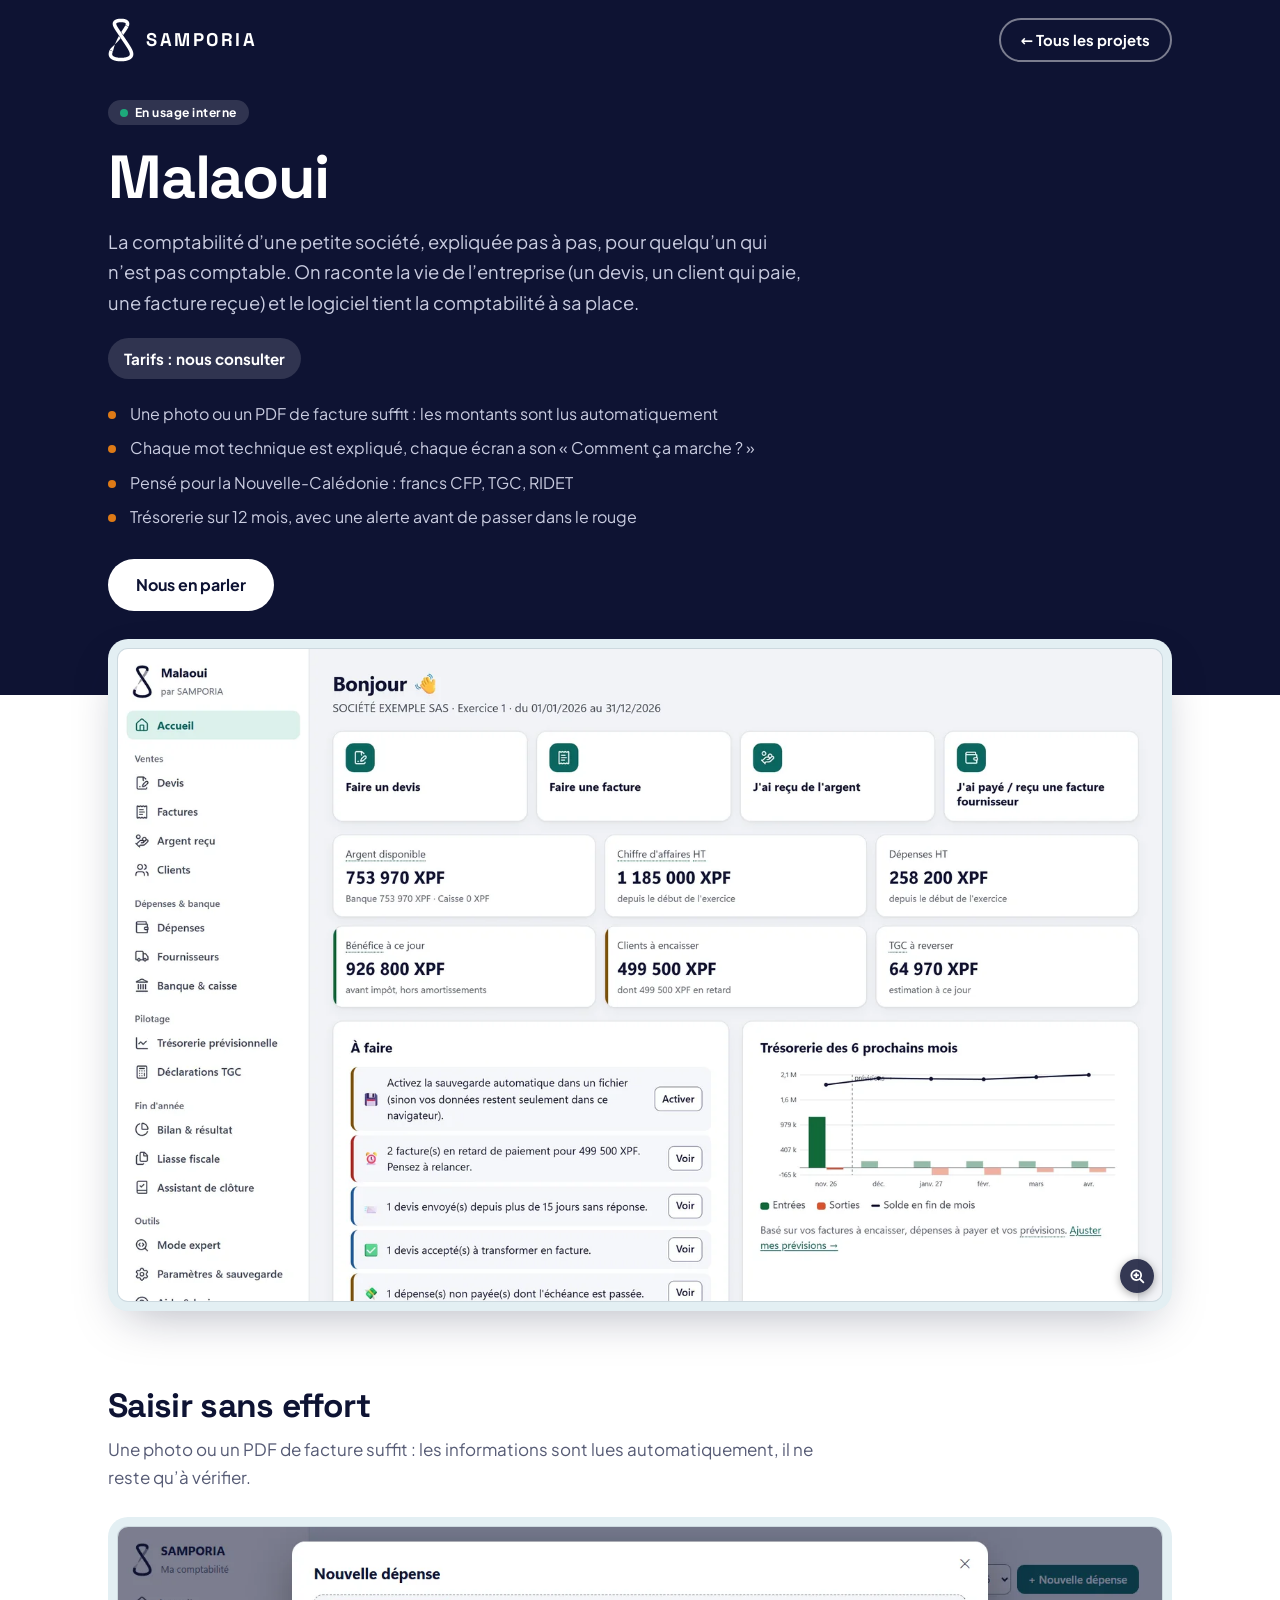
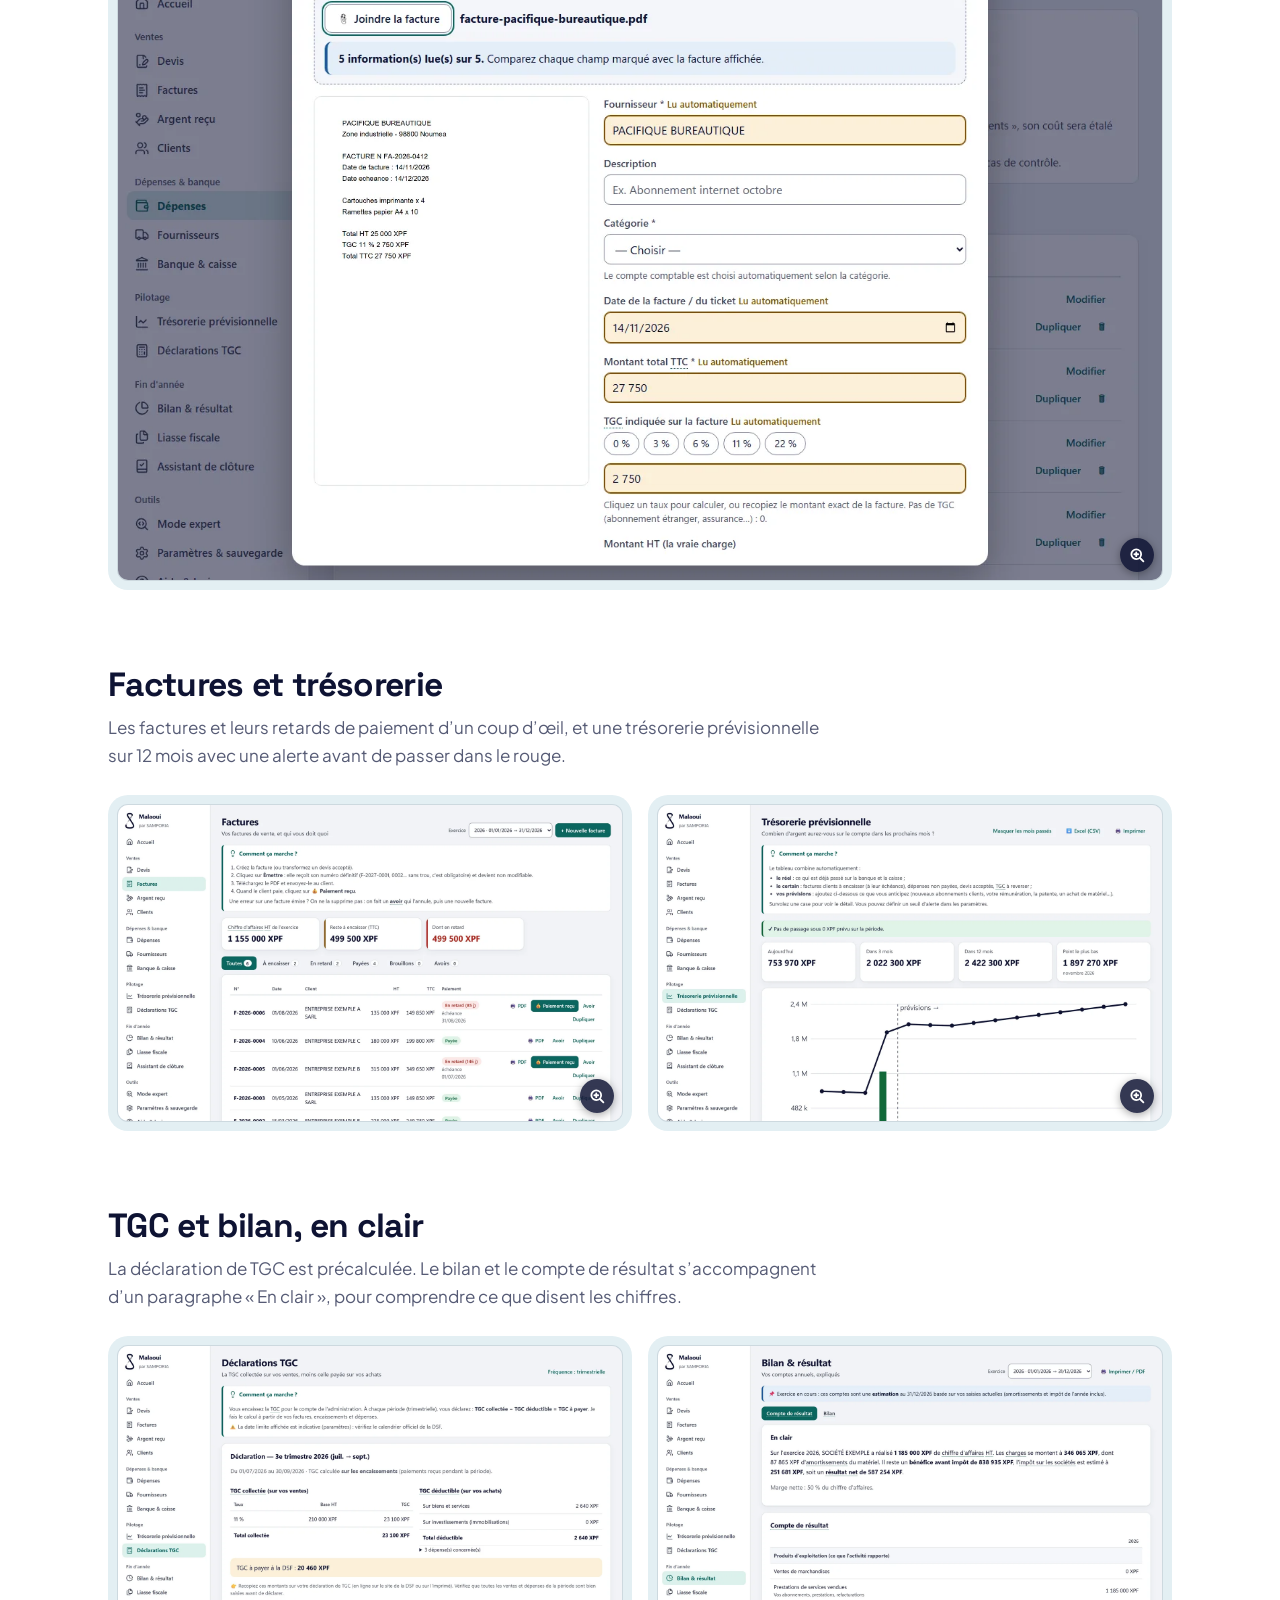
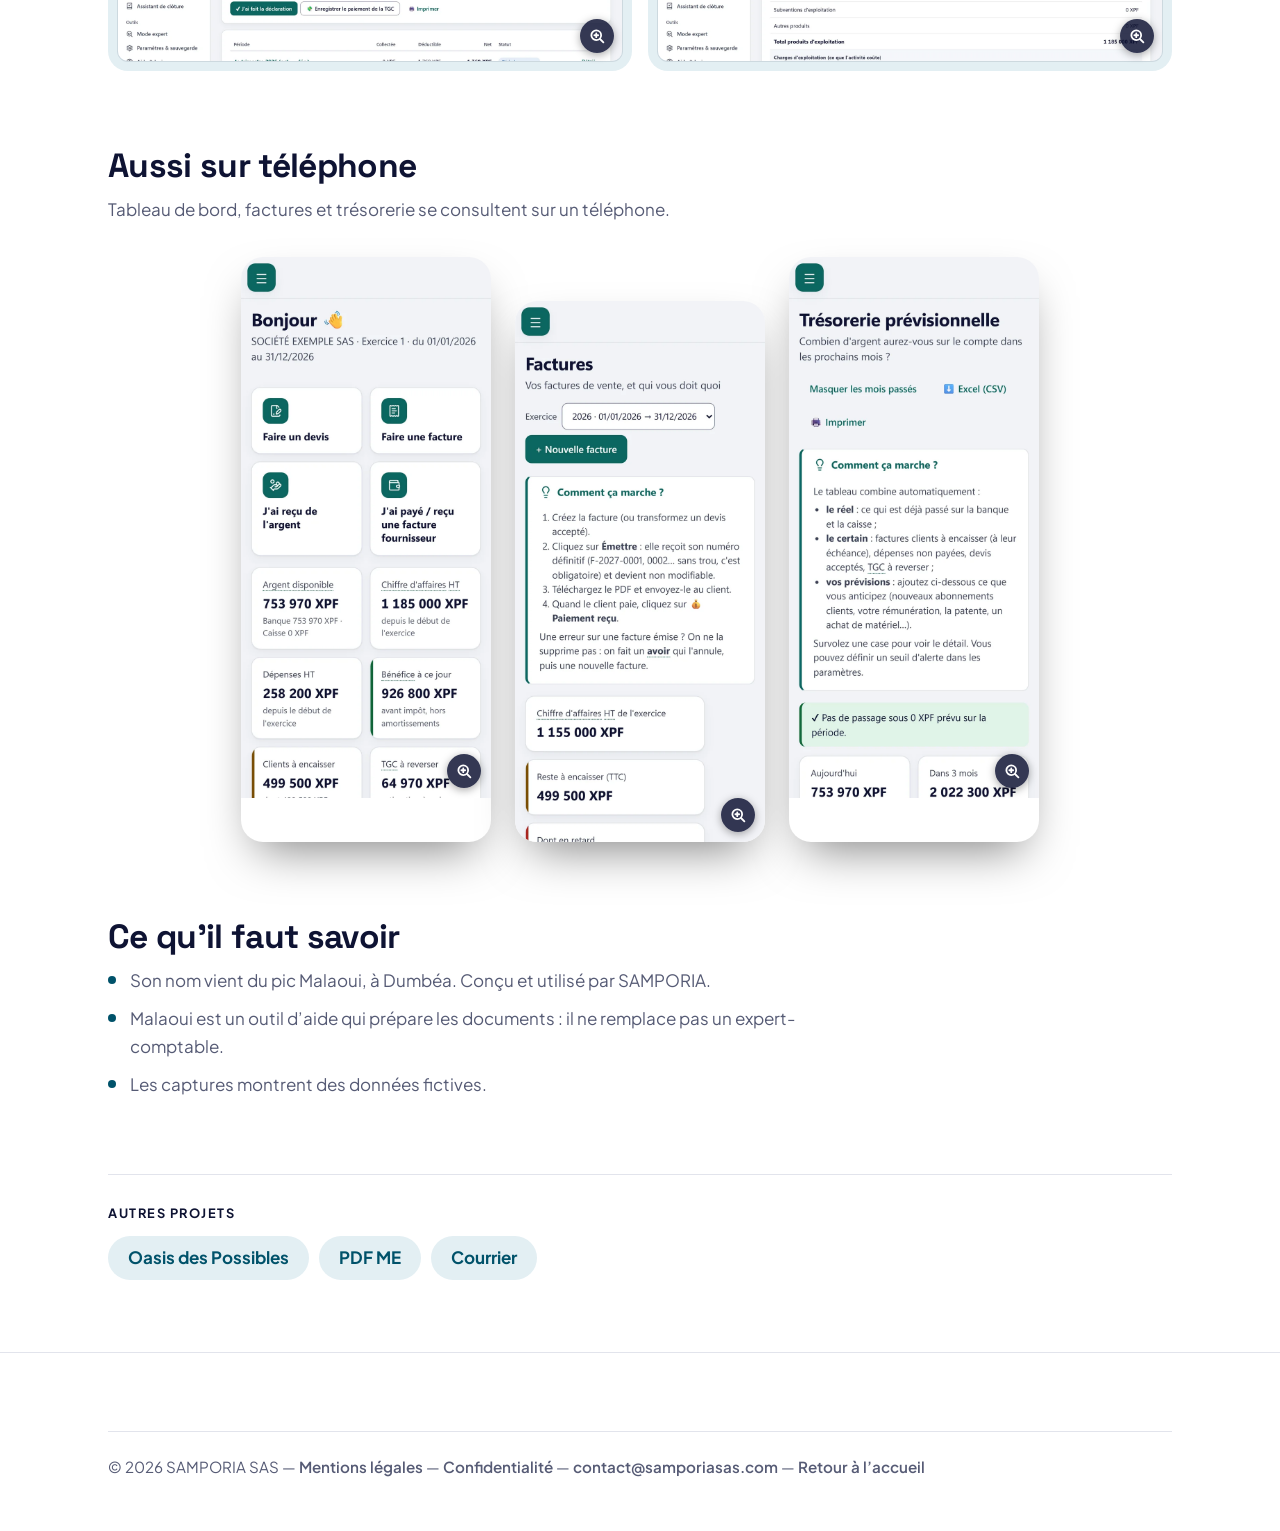
==== malaoui/index.html @ ce885757 "Une page de presentation par projet (Oasis, Malaoui, PDF ME, Courrier) et blocs a lien sur l'accueil" ====
<!doctype html>
<html lang="fr">
<head>
<meta charset="utf-8">
<meta name="viewport" content="width=device-width,initial-scale=1">
<meta http-equiv="Content-Security-Policy" content="default-src 'none'; img-src 'self' data:; style-src 'self'; font-src 'self'; script-src 'self'; connect-src 'none'; base-uri 'none'; form-action 'none'">
<meta name="referrer" content="strict-origin-when-cross-origin">
<title>Malaoui, la comptabilité expliquée pas à pas — SAMPORIA</title>
<meta name="description" content="Malaoui : un logiciel de comptabilité pour petites sociétés, expliqué pas à pas, pensé pour la Nouvelle-Calédonie. Conçu par SAMPORIA.">
<link rel="canonical" href="https://samporiasas.com/malaoui/">
<meta name="theme-color" content="#0E1333">
<link rel="icon" href="../favicon.svg" type="image/svg+xml">
<link rel="apple-touch-icon" href="../apple-touch-icon.png">
<meta property="og:type" content="website">
<meta property="og:locale" content="fr_FR">
<meta property="og:site_name" content="SAMPORIA">
<meta property="og:title" content="Malaoui, la comptabilité expliquée pas à pas — SAMPORIA">
<meta property="og:description" content="Malaoui : un logiciel de comptabilité pour petites sociétés, expliqué pas à pas, pensé pour la Nouvelle-Calédonie. Conçu par SAMPORIA.">
<meta property="og:url" content="https://samporiasas.com/malaoui/">
<link rel="stylesheet" href="../style.css">
</head>
<body>
<header class="doc-head pp-head">
  <div class="wrap">
    <div class="topbar">
      <a class="brand" href="../" aria-label="SAMPORIA, accueil"><img src="../img/logo-samporia.svg" alt="" width="26" height="44"><span>SAMPORIA</span></a>
      <a class="btn btn-ghost" href="../#projets">← Tous les projets</a>
    </div>
    <div class="pp-intro">
      <div class="chips"><span class="chip live">En usage interne</span></div>
      <h1>Malaoui</h1>
      <p class="lead">La comptabilité d’une petite société, expliquée pas à pas, pour quelqu’un qui n’est pas comptable. On raconte la vie de l’entreprise (un devis, un client qui paie, une facture reçue) et le logiciel tient la comptabilité à sa place.</p>
      <p class="tarif">Tarifs : nous consulter</p>
      <ul class="pp-points"><li>Une photo ou un PDF de facture suffit : les montants sont lus automatiquement</li><li>Chaque mot technique est expliqué, chaque écran a son « Comment ça marche ? »</li><li>Pensé pour la Nouvelle-Calédonie : francs CFP, TGC, RIDET</li><li>Trésorerie sur 12 mois, avec une alerte avant de passer dans le rouge</li></ul>
      <div class="pp-cta">
        <a class="btn btn-light" href="mailto:contact@samporiasas.com?subject=Malaoui">Nous en parler</a>
      </div>
    </div>
  </div>
</header>

<main class="pp">
  <div class="wrap">
    <div class="pp-hero-fig"><figure class="pp-fig"><a class="zoom" href="../img/galerie/grand/malaoui-accueil.webp" aria-label="Agrandir la capture : Tableau de bord de Malaoui : actions rapides, chiffres clés, liste « À faire » et trésorerie (données fictives)"><img src="../img/galerie/malaoui-accueil.webp" width="1500" height="938" alt="Tableau de bord de Malaoui : actions rapides, chiffres clés, liste « À faire » et trésorerie (données fictives)"></a></figure></div>

  <section class="pp-sec" aria-labelledby="s-depense">
    <h2 id="s-depense">Saisir sans effort</h2>
    <p>Une photo ou un PDF de facture suffit : les informations sont lues automatiquement, il ne reste qu’à vérifier.</p>
    <div class="pp-figs"><figure class="pp-fig"><a class="zoom" href="../img/galerie/grand/malaoui-depense.webp" aria-label="Agrandir la capture : Saisie d’une dépense dans Malaoui : les informations de la facture jointe sont lues automatiquement (données fictives)"><img src="../img/galerie/malaoui-depense.webp" width="1440" height="900" loading="lazy" alt="Saisie d’une dépense dans Malaoui : les informations de la facture jointe sont lues automatiquement (données fictives)"></a></figure></div>
  </section>

  <section class="pp-sec" aria-labelledby="s-factures">
    <h2 id="s-factures">Factures et trésorerie</h2>
    <p>Les factures et leurs retards de paiement d’un coup d’œil, et une trésorerie prévisionnelle sur 12 mois avec une alerte avant de passer dans le rouge.</p>
    <div class="pp-figs duo"><figure class="pp-fig"><a class="zoom" href="../img/galerie/grand/malaoui-factures.webp" aria-label="Agrandir la capture : Liste des factures de Malaoui, avec les retards de paiement (données fictives)"><img src="../img/galerie/malaoui-factures.webp" width="1500" height="938" loading="lazy" alt="Liste des factures de Malaoui, avec les retards de paiement (données fictives)"></a></figure>
      <figure class="pp-fig"><a class="zoom" href="../img/galerie/grand/malaoui-tresorerie.webp" aria-label="Agrandir la capture : Trésorerie prévisionnelle de Malaoui sur 12 mois (données fictives)"><img src="../img/galerie/malaoui-tresorerie.webp" width="1500" height="938" loading="lazy" alt="Trésorerie prévisionnelle de Malaoui sur 12 mois (données fictives)"></a></figure></div>
  </section>

  <section class="pp-sec" aria-labelledby="s-tgc">
    <h2 id="s-tgc">TGC et bilan, en clair</h2>
    <p>La déclaration de TGC est précalculée. Le bilan et le compte de résultat s’accompagnent d’un paragraphe « En clair », pour comprendre ce que disent les chiffres.</p>
    <div class="pp-figs duo"><figure class="pp-fig"><a class="zoom" href="../img/galerie/grand/malaoui-tgc.webp" aria-label="Agrandir la capture : Déclaration de TGC précalculée dans Malaoui (données fictives)"><img src="../img/galerie/malaoui-tgc.webp" width="1500" height="938" loading="lazy" alt="Déclaration de TGC précalculée dans Malaoui (données fictives)"></a></figure>
      <figure class="pp-fig"><a class="zoom" href="../img/galerie/grand/malaoui-bilan.webp" aria-label="Agrandir la capture : Bilan et compte de résultat de Malaoui avec un paragraphe « En clair » (données fictives)"><img src="../img/galerie/malaoui-bilan.webp" width="1500" height="938" loading="lazy" alt="Bilan et compte de résultat de Malaoui avec un paragraphe « En clair » (données fictives)"></a></figure></div>
  </section>

  <section class="pp-sec" aria-labelledby="s-mobile">
    <h2 id="s-mobile">Aussi sur téléphone</h2>
    <p>Tableau de bord, factures et trésorerie se consultent sur un téléphone.</p>
    <div class="phones phones-s"><figure class="shot"><a class="zoom" href="../img/galerie/grand/malaoui-m-accueil.webp" aria-label="Agrandir la capture : Malaoui sur téléphone : tableau de bord (données fictives)"><img src="../img/galerie/malaoui-m-accueil.webp" width="720" height="1558" loading="lazy" alt="Malaoui sur téléphone : tableau de bord (données fictives)"></a></figure>
      <figure class="shot"><a class="zoom" href="../img/galerie/grand/malaoui-m-factures.webp" aria-label="Agrandir la capture : Malaoui sur téléphone : factures (données fictives)"><img src="../img/galerie/malaoui-m-factures.webp" width="720" height="1558" loading="lazy" alt="Malaoui sur téléphone : factures (données fictives)"></a></figure>
      <figure class="shot"><a class="zoom" href="../img/galerie/grand/malaoui-m-tresorerie.webp" aria-label="Agrandir la capture : Malaoui sur téléphone : trésorerie prévisionnelle (données fictives)"><img src="../img/galerie/malaoui-m-tresorerie.webp" width="720" height="1558" loading="lazy" alt="Malaoui sur téléphone : trésorerie prévisionnelle (données fictives)"></a></figure></div>
  </section>

  <section class="pp-sec pp-savoir" aria-labelledby="s-savoir">
    <h2 id="s-savoir">Ce qu’il faut savoir</h2>
    <ul><li>Son nom vient du pic Malaoui, à Dumbéa. Conçu et utilisé par SAMPORIA.</li><li>Malaoui est un outil d’aide qui prépare les documents : il ne remplace pas un expert-comptable.</li><li>Les captures montrent des données fictives.</li></ul>
  </section>

    <nav class="pp-autres" aria-label="Autres projets">
      <h2>Autres projets</h2>
      <ul>
          <li><a href="../oasis/">Oasis des Possibles</a></li>
          <li><a href="../pdf-me/">PDF ME</a></li>
          <li><a href="../courrier/presentation.html">Courrier</a></li>
      </ul>
    </nav>
  </div>
</main>

<footer class="foot">
  <div class="wrap">
    <p class="legal">© 2026 SAMPORIA SAS — <a href="../mentions-legales.html">Mentions légales</a> — <a href="../confidentialite.html">Confidentialité</a> — <a href="mailto:contact@samporiasas.com">contact@samporiasas.com</a> — <a href="../">Retour à l’accueil</a></p>
  </div>
</footer>
<script src="../galerie.js" defer></script>
</body>
</html>
---- style.css ----
/* ============================================================
   SAMPORIA — site vitrine
   Un seul fichier de style. Aucune police ni image externe.
   Couleurs : encre du logo (#0E1333), bleu-vert de KALEA (#00526A),
   orange en petites touches (#DE7A16).
   ============================================================ */

/* ---------- Polices (hébergées avec le site) ---------- */
@font-face{font-family:'Plus Jakarta Sans';font-style:normal;font-weight:200 800;font-display:swap;src:url(polices/jakarta-latin-ext.woff2) format('woff2');unicode-range:U+0100-02BA,U+02BD-02C5,U+02C7-02CC,U+02CE-02D7,U+02DD-02FF,U+0304,U+0308,U+0329,U+1D00-1DBF,U+1E00-1E9F,U+1EF2-1EFF,U+2020,U+20A0-20AB,U+20AD-20C4,U+2113,U+2C60-2C7F,U+A720-A7FF}
@font-face{font-family:'Plus Jakarta Sans';font-style:normal;font-weight:200 800;font-display:swap;src:url(polices/jakarta-latin.woff2) format('woff2');unicode-range:U+0000-00FF,U+0131,U+0152-0153,U+02BB-02BC,U+02C6,U+02DA,U+02DC,U+0304,U+0308,U+0329,U+2000-206F,U+20AC,U+2122,U+2191,U+2193,U+2212,U+2215,U+FEFF,U+FFFD}
@font-face{font-family:'Space Grotesk';font-style:normal;font-weight:300 700;font-display:swap;src:url(polices/grotesk-latin-ext.woff2) format('woff2');unicode-range:U+0100-02BA,U+02BD-02C5,U+02C7-02CC,U+02CE-02D7,U+02DD-02FF,U+0304,U+0308,U+0329,U+1D00-1DBF,U+1E00-1E9F,U+1EF2-1EFF,U+2020,U+20A0-20AB,U+20AD-20C4,U+2113,U+2C60-2C7F,U+A720-A7FF}
@font-face{font-family:'Space Grotesk';font-style:normal;font-weight:300 700;font-display:swap;src:url(polices/grotesk-latin.woff2) format('woff2');unicode-range:U+0000-00FF,U+0131,U+0152-0153,U+02BB-02BC,U+02C6,U+02DA,U+02DC,U+0304,U+0308,U+0329,U+2000-206F,U+20AC,U+2122,U+2191,U+2193,U+2212,U+2215,U+FEFF,U+FFFD}

/* ---------- Couleurs (clair par défaut, sombre si l'appareil le demande) ---------- */
:root{
  --ink:#0E1333;
  --ink-2:#1A2050;
  --on-ink:#FFFFFF;
  --on-ink-soft:#C9CCE0;
  --teal:#00526A;
  --teal-deep:#003F52;
  --orange:#DE7A16;

  --bg:#FFFFFF;
  --soft:#F4F5F9;
  --line:#E2E4EC;
  --text:#0E1333;
  --muted:#565B75;
  --link:#00526A;
  --tint:#E3EFF3;
  --card:#F4F5F9;

  --radius:20px;
  --radius-sm:12px;
  --shadow:0 18px 50px -18px rgba(14,19,51,.35);
  --font-title:'Space Grotesk','Plus Jakarta Sans',system-ui,sans-serif;
  --font-body:'Plus Jakarta Sans',system-ui,-apple-system,'Segoe UI',Roboto,sans-serif;
}
@media (prefers-color-scheme:dark){
  :root{
    --bg:#090C22;
    --soft:#111540;
    --line:#252A58;
    --text:#EEF0FA;
    --muted:#A8ADC8;
    --link:#7CCBE0;
    --tint:#0F2F3A;
    --card:#111540;
    --shadow:0 18px 50px -18px rgba(0,0,0,.7);
  }
}

/* ---------- Base ---------- */
*,*::before,*::after{box-sizing:border-box}
html{scroll-behavior:smooth;-webkit-text-size-adjust:100%}
body{margin:0;background:var(--bg);color:var(--text);font-family:var(--font-body);font-size:1.0625rem;line-height:1.65;-webkit-font-smoothing:antialiased;text-rendering:optimizeLegibility}
img,svg{display:block;max-width:100%;height:auto}
a{color:var(--link);text-underline-offset:3px}
a:hover{text-decoration-thickness:2px}
h1,h2,h3{font-family:var(--font-title);line-height:1.12;letter-spacing:-.02em;margin:0;text-wrap:balance}
p{margin:0}
ul,ol{margin:0;padding:0;list-style:none}
:focus-visible{outline:3px solid var(--orange);outline-offset:3px;border-radius:6px}
@media (prefers-reduced-motion:reduce){html{scroll-behavior:auto}*{transition:none!important}}

.wrap{width:100%;max-width:1120px;margin-inline:auto;padding-inline:16px}
@media (min-width:720px){.wrap{padding-inline:28px}}

.skip{position:absolute;left:16px;top:-60px;background:#fff;color:var(--ink);padding:10px 16px;border-radius:10px;font-weight:700;z-index:50;text-decoration:none}
.skip:focus{top:12px}

/* ---------- Boutons ---------- */
.btn{display:inline-flex;align-items:center;justify-content:center;gap:10px;min-height:52px;padding:0 26px;border-radius:999px;font:700 1rem/1 var(--font-body);text-decoration:none;border:2px solid transparent;transition:transform .15s,background-color .15s,border-color .15s,color .15s;cursor:pointer}
.btn:hover{transform:translateY(-2px);text-decoration:none}
.btn svg{width:18px;height:18px;flex:none}
.btn-light{background:#fff;color:var(--ink)}
.btn-light:hover{background:#EEF0FA}
.btn-ghost{background:transparent;color:#fff;border-color:rgba(255,255,255,.45)}
.btn-ghost:hover{border-color:#fff;background:rgba(255,255,255,.08)}
.btn-ink{background:var(--ink);color:#fff}
.btn-ink:hover{background:var(--ink-2)}
@media (prefers-color-scheme:dark){
  .btn-ink{background:#fff;color:var(--ink)}
  .btn-ink:hover{background:#EEF0FA}
}

/* ============================================================
   EN-TÊTE + HÉROS (toujours sombre)
   ============================================================ */
.hero{position:relative;overflow:hidden;background:var(--ink);color:var(--on-ink);isolation:isolate}
.hero::before{content:"";position:absolute;inset:0;z-index:-2;background:
  radial-gradient(900px 480px at 85% 10%,rgba(0,82,106,.55),transparent 65%),
  radial-gradient(700px 400px at 0% 100%,rgba(222,122,22,.12),transparent 60%)}
.hero-ribbon{position:absolute;z-index:-1;right:-12%;bottom:-18%;width:min(78vw,640px);opacity:.07;filter:brightness(0) invert(1);pointer-events:none}

.topbar{display:flex;align-items:center;justify-content:space-between;gap:16px;padding-block:20px}
.brand{display:inline-flex;align-items:center;gap:12px;color:#fff;text-decoration:none;font:700 1.15rem/1 var(--font-title);letter-spacing:.14em}
.brand img{width:26px;height:auto;filter:brightness(0) invert(1)}
.nav-desktop{display:none;align-items:center;gap:30px}
.nav-desktop a{color:var(--on-ink-soft);text-decoration:none;font-weight:600;font-size:.97rem}
.nav-desktop a:hover{color:#fff;text-decoration:underline;text-underline-offset:6px}
.topbar .btn{min-height:44px;padding:0 20px;font-size:.93rem}
.topbar-actions{display:flex;align-items:center;gap:10px}

.nav-mobile{position:relative}
.nav-mobile summary{list-style:none;cursor:pointer;display:inline-flex;align-items:center;min-height:44px;padding:0 18px;border-radius:999px;border:2px solid rgba(255,255,255,.4);color:#fff;font-weight:700;font-size:.93rem}
.nav-mobile summary::-webkit-details-marker{display:none}
.nav-mobile[open] summary{background:rgba(255,255,255,.12)}
.nav-mobile ul{position:absolute;right:0;top:calc(100% + 10px);min-width:220px;background:#fff;border-radius:16px;padding:8px;box-shadow:var(--shadow);z-index:20}
.nav-mobile a{display:block;padding:13px 16px;border-radius:10px;color:var(--ink);text-decoration:none;font-weight:700}
.nav-mobile a:hover{background:#EEF0FA}
@media (min-width:860px){
  .nav-desktop{display:flex}
  .nav-mobile{display:none}
}

.hero-grid{display:grid;gap:44px;padding-block:44px 72px;align-items:center}
.eyebrow{display:inline-flex;align-items:center;gap:10px;font:700 .8rem/1.3 var(--font-body);letter-spacing:.12em;text-transform:uppercase;color:var(--on-ink-soft)}
.eyebrow::before{content:"";width:9px;height:9px;border-radius:50%;background:var(--orange);flex:none}
.hero h1{margin-top:18px;font-size:clamp(2.35rem,1.3rem + 4.6vw,4.2rem);font-weight:700;color:#fff}
.hero h1 em{font-style:normal;text-decoration:underline;text-decoration-color:var(--orange);text-decoration-thickness:.07em;text-underline-offset:.14em;text-decoration-skip-ink:none}
.hero .lead{margin-top:22px;max-width:36rem;font-size:1.15rem;color:var(--on-ink-soft)}
.hero-cta{display:flex;flex-wrap:wrap;gap:14px;margin-top:34px}
.hero-note{margin-top:28px;font-size:.93rem;color:var(--on-ink-soft)}
.hero-note strong{color:#fff}

.hero-visual{display:flex;justify-content:center}
/* Captures d'écran : aucun faux cadre, image entière (jamais rognée), coins arrondis + ombre douce */
.shot{margin:0;border-radius:22px;overflow:hidden;background:#fff;box-shadow:0 22px 48px -16px rgba(0,0,0,.5),0 0 0 1px rgba(255,255,255,.14)}
.shot img{display:block;width:100%;height:auto}
.hero-shot{width:min(300px,78vw)}
@media (min-width:900px){
  .hero-grid{grid-template-columns:1.15fr .85fr;gap:56px;padding-block:56px 96px}
  .hero-shot{width:340px}
}

/* ============================================================
   SECTIONS
   ============================================================ */
.section{padding-block:72px}
@media (min-width:900px){.section{padding-block:104px}}
.section-head{max-width:46rem;margin-bottom:44px}
.kicker{display:block;margin-bottom:14px;font:700 .8rem/1.3 var(--font-body);letter-spacing:.12em;text-transform:uppercase;color:var(--link)}
.section h2{font-size:clamp(1.85rem,1.2rem + 2.6vw,2.95rem);font-weight:700}
.section-head p{margin-top:16px;color:var(--muted);font-size:1.1rem}

/* ----- Savoir-faire ----- */
.cards{display:grid;gap:18px}
@media (min-width:700px){.cards{grid-template-columns:repeat(2,1fr)}}
@media (min-width:1000px){.cards{grid-template-columns:repeat(3,1fr)}}
.card{background:var(--card);border-radius:var(--radius);padding:28px 26px 30px}
.ico{display:grid;place-items:center;width:52px;height:52px;border-radius:14px;background:var(--tint);color:var(--link);margin-bottom:20px}
.ico svg{width:26px;height:26px;fill:none;stroke:currentColor;stroke-width:1.8;stroke-linecap:round;stroke-linejoin:round}
.card h3{font-size:1.28rem;font-weight:700}
.card p{margin-top:10px;color:var(--muted);font-size:1rem}

/* ----- Méthode ----- */
.method{background:var(--soft)}
.steps{display:grid;gap:18px;counter-reset:etape}
@media (min-width:700px){.steps{grid-template-columns:repeat(2,1fr)}}
@media (min-width:1000px){.steps{grid-template-columns:repeat(4,1fr)}}
.steps li{counter-increment:etape;background:var(--bg);border-radius:var(--radius);padding:26px 24px 28px;border:1px solid var(--line)}
.steps li::before{content:counter(etape,decimal-leading-zero);display:block;margin-bottom:18px;font:700 2.2rem/1 var(--font-title);color:var(--orange);letter-spacing:-.03em}
.steps h3{font-size:1.2rem;font-weight:700}
.steps p{margin-top:8px;color:var(--muted);font-size:.98rem}

.product{background:var(--teal);color:#fff;position:relative;overflow:hidden;isolation:isolate}
.product::before{content:"";position:absolute;inset:0;z-index:-1;background:radial-gradient(800px 420px at 100% 0%,rgba(255,255,255,.14),transparent 62%),radial-gradient(600px 380px at 0% 100%,rgba(222,122,22,.22),transparent 60%)}
.product .kicker{color:#CDE9F1}
.product .section-head p{color:#D6ECF2}
.product h2{color:#fff}
.product .lead{margin-top:18px;color:#D6ECF2;font-size:1.1rem}
.ticks{display:grid;gap:14px;margin-top:28px}
.ticks li{position:relative;padding-left:34px;color:#fff}
.ticks li::before{content:"";position:absolute;left:0;top:.28em;width:22px;height:22px;border-radius:50%;background:rgba(255,255,255,.18) url("data:image/svg+xml,%3Csvg xmlns='http://www.w3.org/2000/svg' viewBox='0 0 24 24' fill='none' stroke='white' stroke-width='3' stroke-linecap='round' stroke-linejoin='round'%3E%3Cpath d='M6 12.5l4 4 8-9'/%3E%3C/svg%3E") center/14px no-repeat}
.product-cta{display:flex;flex-wrap:wrap;gap:14px;margin-top:34px}
.product .btn-light{color:var(--teal-deep)}
.chips{display:flex;flex-wrap:wrap;gap:8px;margin-bottom:14px}
.chip{display:inline-flex;align-items:center;gap:7px;padding:5px 12px;border-radius:999px;background:var(--tint);color:var(--link);font:700 .76rem/1.2 var(--font-body);letter-spacing:.04em}
.chip.live::before,.chip.wip::before,.chip.idea::before{content:"";width:8px;height:8px;border-radius:50%}
.chip.live::before{background:#1DA97B}
.chip.wip::before{background:var(--orange)}
.chip.idea::before{background:#8A8FB0}
.note{margin-top:14px;font-size:.9rem;color:var(--muted);font-style:italic}
.proj-icon{display:inline-block;vertical-align:-6px;margin-right:10px;border-radius:7px}
.mini-list{display:grid;gap:8px;margin-top:14px}
.mini-list li{position:relative;padding-left:22px;color:var(--muted);font-size:.97rem}
.mini-list li::before{content:"";position:absolute;left:0;top:.62em;width:8px;height:8px;border-radius:50%;background:var(--link)}

.product-intro{max-width:54rem}

/* ----- Captures de téléphone : grandes, entières, sans faux cadre ----- */
.phones{display:flex;gap:18px;overflow-x:auto;scroll-snap-type:x mandatory;padding:8px 6px 26px;margin:56px -6px 0;-webkit-overflow-scrolling:touch}
.phones .shot{flex:0 0 min(250px,70vw);scroll-snap-align:center}
.phones .shot:nth-child(2){margin-top:34px}
@media (min-width:760px){
  .phones{overflow:visible;justify-content:center;gap:22px;padding-bottom:0}
  .phones .shot{flex:0 1 250px}
  .phones .shot:nth-child(2){margin-top:44px}
}
@media (min-width:1000px){
  .phones{gap:28px}
  .phones .shot{flex:0 1 330px}
  .phones .shot:nth-child(2){margin-top:60px}
}
.phones-s{margin-top:26px}
@media (min-width:760px){.phones-s .shot{flex:0 1 210px}.phones-s .shot:nth-child(2){margin-top:34px}}
@media (min-width:1000px){.phones-s{gap:24px}.phones-s .shot{flex:0 1 250px}.phones-s .shot:nth-child(2){margin-top:44px}}

/* ----- Mosaïque de captures d'écran : une grande, cinq autres autour. Aucune image n'est recadrée. ----- */
.bento{display:grid;gap:14px;grid-template-columns:repeat(6,minmax(0,1fr));margin-top:56px}
.tile{margin:0;display:grid;place-items:center;padding:10px;border-radius:16px;background:var(--tint);aspect-ratio:16/10;overflow:hidden}
.tile img{display:block;max-width:100%;max-height:100%;width:auto;height:auto;border-radius:8px;box-shadow:0 8px 22px -10px rgba(14,19,51,.5),0 0 0 1px rgba(14,19,51,.08)}
/* hiérarchie : une très grande capture sur toute la largeur, deux grandes dessous, puis trois plus petites */
.bento .tile:nth-child(1){grid-column:span 6}
.bento .tile:nth-child(2),.bento .tile:nth-child(3){grid-column:span 3}
.bento .tile:nth-child(n+4){grid-column:span 2}
.bento.r22 .tile{aspect-ratio:2.2/1}
.on-dark .tile{background:rgba(255,255,255,.1)}
@media (max-width:999px){
  .bento{grid-template-columns:repeat(2,minmax(0,1fr))}
  .bento .tile:nth-child(1){grid-column:span 2}
  .bento .tile:nth-child(n+2){grid-column:span 1}
}
@media (max-width:640px){
  .bento{display:flex;overflow-x:auto;scroll-snap-type:x mandatory;gap:12px;padding:0 16px 12px;margin-inline:-16px;-webkit-overflow-scrolling:touch}
  .bento .tile,.bento .tile:nth-child(n){flex:0 0 88%;scroll-snap-align:center}
}

/* ----- Projets : un bloc par projet ----- */
.projets{display:grid;gap:36px;grid-template-columns:minmax(0,1fr)}
.projet{min-width:0;background:var(--card);border-radius:var(--radius);padding:28px 16px 30px}
@media (min-width:760px){.projet{padding:40px 36px 40px}}
.projet-tete{display:grid;gap:18px;grid-template-columns:minmax(0,1fr)}
.projet-tete>div{min-width:0}
@media (min-width:900px){.projet-tete{grid-template-columns:minmax(0,1.15fr) minmax(0,1fr);gap:48px;align-items:start}}
.projet h3{font-size:clamp(1.65rem,1.2rem + 1.6vw,2.3rem);font-weight:700}
.projet p{margin-top:12px;color:var(--muted);font-size:1.03rem}
.projet .mini-list{margin-top:0}
.projet .more{margin-top:18px;font-weight:700}
.projet .more a{display:inline-flex;align-items:center;gap:8px}
.projet .bento{margin-top:32px}
.tarif{display:inline-block;margin-top:16px!important;padding:8px 16px;border-radius:999px;background:var(--tint);color:var(--link)!important;font-weight:700;font-size:.95rem!important}
.tarifs-note{margin-top:28px;color:var(--muted);font-size:1.05rem}
.tarifs-note strong{color:var(--text)}


/* ----- À propos + contact ----- */
.about-grid{display:grid;gap:36px}
@media (min-width:900px){.about-grid{grid-template-columns:1fr 1fr;gap:64px;align-items:start}}
.about h2{margin-bottom:22px}
.about p+p{margin-top:16px}
.about p{color:var(--muted);font-size:1.1rem}
.facts{display:grid;gap:14px}
.facts li{display:flex;gap:16px;align-items:flex-start;padding:20px 22px;background:var(--card);border-radius:var(--radius-sm)}
.facts b{display:block;font:700 1.05rem/1.3 var(--font-title)}
.facts span{color:var(--muted);font-size:.98rem}
.facts .ico{margin:0;width:44px;height:44px;border-radius:12px;flex:none}
.facts .ico svg{width:22px;height:22px}

.contact{background:var(--ink);color:#fff;position:relative;overflow:hidden;isolation:isolate}
.contact::before{content:"";position:absolute;inset:0;z-index:-1;background:radial-gradient(760px 420px at 90% 0%,rgba(0,82,106,.6),transparent 65%)}
.contact h2{color:#fff}
.contact .kicker{color:var(--on-ink-soft)}
.contact .section-head p{color:var(--on-ink-soft)}
.contact-grid{display:grid;gap:18px}
@media (min-width:860px){.contact-grid{grid-template-columns:1.2fr 1fr}}
.contact-main{align-self:start;padding:30px 28px;border-radius:var(--radius);background:rgba(255,255,255,.07);border:1px solid rgba(255,255,255,.14)}
.contact-main .label{display:block;font:700 .8rem/1.3 var(--font-body);letter-spacing:.12em;text-transform:uppercase;color:var(--on-ink-soft);margin-bottom:12px}
.mail{display:inline-block;font:700 clamp(1.3rem,.8rem + 2.6vw,2.1rem)/1.2 var(--font-title);color:#fff;text-decoration-color:var(--orange);text-decoration-thickness:3px;text-underline-offset:6px;overflow-wrap:anywhere}
.contact-main p{margin-top:14px;color:var(--on-ink-soft);font-size:1rem}
.contact-main .btn{margin-top:22px}
.contact-side{display:grid;gap:14px;align-content:start}
.contact-side div{padding:22px 24px;border-radius:var(--radius-sm);background:rgba(255,255,255,.05);border:1px solid rgba(255,255,255,.1)}
.contact-side .label{display:block;font:700 .75rem/1.3 var(--font-body);letter-spacing:.12em;text-transform:uppercase;color:var(--on-ink-soft);margin-bottom:6px}
.contact-side a,.contact-side strong{color:#fff;font-weight:700;font-size:1.05rem}
.contact-side p{color:var(--on-ink-soft);font-size:.95rem;margin-top:4px}

/* ============================================================
   PIED DE PAGE
   ============================================================ */
.foot{background:var(--bg);border-top:1px solid var(--line);padding-block:44px 52px}
.foot-grid{display:grid;gap:30px}
@media (min-width:860px){.foot-grid{grid-template-columns:1.4fr 1fr 1fr;gap:48px}}
.foot .brand{color:var(--text)}
.foot .brand img{filter:none}
@media (prefers-color-scheme:dark){.foot .brand img{filter:brightness(0) invert(1)}}
.foot p,.foot li{color:var(--muted);font-size:.95rem}
.foot .brand+p{margin-top:14px;max-width:26rem}
.foot h2{font:700 .8rem/1.3 var(--font-body);letter-spacing:.12em;text-transform:uppercase;color:var(--text);margin-bottom:14px}
.foot ul{display:grid;gap:9px}
.foot a{color:var(--muted);text-decoration:none;font-weight:600}
.foot a:hover{color:var(--link);text-decoration:underline}
.legal{margin-top:34px;padding-top:22px;border-top:1px solid var(--line);color:var(--muted);font-size:.88rem}

/* ============================================================
   PAGES JURIDIQUES
   ============================================================ */
.doc-head{background:var(--ink);color:#fff}
.doc-head .topbar{padding-block:18px}
.doc{max-width:46rem;padding-block:56px 80px}
.doc h1{font-size:clamp(2rem,1.3rem + 2.6vw,3rem);margin-bottom:8px}
.doc .maj{color:var(--muted);margin-bottom:36px}
.doc h2{font-size:1.4rem;margin:38px 0 12px}
.doc p,.doc li{color:var(--text)}
.doc p+p{margin-top:12px}
.doc ul{display:grid;gap:8px;margin-top:10px;padding-left:20px;list-style:disc}
.doc dl{display:grid;grid-template-columns:max-content 1fr;gap:8px 22px;margin:12px 0 0}
.doc dt{color:var(--muted);font-weight:600}
.doc dd{margin:0}
@media (max-width:560px){.doc dl{grid-template-columns:1fr;gap:2px}.doc dd{margin-bottom:12px}}

/* ============================================================
   CAPTURES CLIQUABLES + AGRANDISSEMENT
   ============================================================ */
.zoom{position:relative;display:block;line-height:0;cursor:zoom-in;border-radius:8px}
.zoom::after{content:"";position:absolute;right:8px;bottom:8px;width:34px;height:34px;border-radius:50%;background:rgba(14,19,51,.84) url("data:image/svg+xml,%3Csvg xmlns='http://www.w3.org/2000/svg' viewBox='0 0 24 24' fill='none' stroke='white' stroke-width='2.4' stroke-linecap='round'%3E%3Ccircle cx='11' cy='11' r='6.5'/%3E%3Cpath d='M16 16l4.5 4.5M11 8.5v5M8.5 11h5'/%3E%3C/svg%3E") center/18px no-repeat;box-shadow:0 2px 8px rgba(0,0,0,.35);transition:transform .15s}
.zoom:hover::after,.zoom:focus-visible::after{transform:scale(1.12)}
.tile{container-type:size}
.tile .zoom{max-width:100%}
.tile .zoom img{max-width:100cqw;max-height:100cqh}
.shot .zoom{border-radius:0}
.shot .zoom::after{right:10px;bottom:10px}

html.lb-ouvert{overflow:hidden}
dialog.lb{border:0;padding:0;margin:0;width:100vw;max-width:100vw;height:100vh;height:100dvh;max-height:100dvh;background:transparent;color:#fff}
dialog.lb[open]{display:grid;grid-template-rows:auto minmax(0,1fr) auto}
dialog.lb::backdrop{background:rgba(5,8,25,.97)}
.lb-barre{display:flex;align-items:center;justify-content:space-between;gap:12px;padding:12px 16px}
.lb-compteur{font:700 .95rem var(--font-body);color:#C9CCE0}
.lb-boutons{display:flex;gap:10px;margin-left:auto}
.lb-boutons button{min-height:44px;padding:0 18px;border-radius:999px;border:2px solid rgba(255,255,255,.4);background:rgba(255,255,255,.08);color:#fff;font:700 .95rem var(--font-body);cursor:pointer}
.lb-boutons button:hover{border-color:#fff;background:rgba(255,255,255,.16)}
.lb-scene{display:grid;grid-template-columns:auto minmax(0,1fr) auto;align-items:center;gap:8px;padding:0 8px;min-height:0}
.lb-prec,.lb-suiv{width:48px;height:64px;border-radius:14px;border:0;background:rgba(255,255,255,.1);color:#fff;font-size:2rem;line-height:1;cursor:pointer}
.lb-prec:hover,.lb-suiv:hover{background:rgba(255,255,255,.22)}
.lb-prec[hidden],.lb-suiv[hidden]{display:none}
.lb-zone{height:100%;min-height:0;display:flex;align-items:center;justify-content:center;overflow:hidden}
.lb-img{display:block;max-width:100%;max-height:100%;width:auto;height:auto;border-radius:6px;background:#fff;box-shadow:0 20px 60px rgba(0,0,0,.6);cursor:zoom-in}
dialog.lb.plein .lb-zone{display:block;overflow:auto;-webkit-overflow-scrolling:touch}
dialog.lb.plein .lb-img{max-width:none;max-height:none;margin:0 auto;cursor:zoom-out}
.lb-pied{padding:10px 16px 16px;text-align:center}
.lb-legende{margin:0 auto;max-width:60rem;color:#E3E6F4;font-size:.95rem;line-height:1.4}
.lb-aide{display:none;margin:8px 0 0;color:#AEB3CF;font-size:.85rem}
@media (max-width:640px){.lb-aide{display:block}}
@media (max-width:640px){
  .lb-prec,.lb-suiv{width:36px;height:56px;font-size:1.6rem}
  .lb-scene{gap:4px;padding:0 4px}
  .lb-boutons button{padding:0 14px}
}

/* ============================================================
   PAGES DE PRÉSENTATION DES PROJETS (une page par application ou site)
   Générées par outils/generer-projets.mjs
   ============================================================ */
.pp-head{padding-bottom:84px}
.pp-intro{padding-top:20px;max-width:50rem}
.pp-intro .chips{margin-bottom:18px}
.pp-intro .chip{background:rgba(255,255,255,.14);color:#fff}
.pp-intro h1{display:flex;align-items:center;gap:14px;font-size:clamp(2.3rem,1.4rem + 3.4vw,3.8rem);color:#fff;margin-bottom:16px}
.pp-intro .lead{color:var(--on-ink-soft);font-size:1.15rem;max-width:44rem}
.pp-intro .tarif{background:rgba(255,255,255,.14);color:#fff!important;margin-top:20px!important}
.pp-points{display:grid;gap:8px;margin-top:22px}
.pp-points li{position:relative;padding-left:22px;color:var(--on-ink-soft);font-size:1rem}
.pp-points li::before{content:"";position:absolute;left:0;top:.62em;width:8px;height:8px;border-radius:50%;background:var(--orange)}
.pp-cta{display:flex;flex-wrap:wrap;gap:12px;margin-top:28px}
.pp-hero-fig{position:relative;margin-top:-56px}
.pp-fig{margin:0;padding:10px;border-radius:var(--radius);background:var(--tint)}
.pp-hero-fig .pp-fig{box-shadow:var(--shadow)}
.pp-fig .zoom{border-radius:10px}
.pp-fig img{width:100%;height:auto;border-radius:10px;box-shadow:0 0 0 1px rgba(14,19,51,.1)}
.pp-sec{margin-top:76px}
.pp-sec h2{font-size:clamp(1.5rem,1.1rem + 1.4vw,2.1rem);margin-bottom:10px}
.pp-sec>p{color:var(--muted);max-width:46rem;margin-bottom:26px}
.pp-figs.duo{display:grid;gap:16px;grid-template-columns:repeat(2,minmax(0,1fr))}
@media (max-width:760px){.pp-figs.duo{grid-template-columns:minmax(0,1fr)}}
.pp-sec .phones{margin-top:0}
.pp-savoir ul{display:grid;gap:10px;max-width:46rem}
.pp-savoir li{position:relative;padding-left:22px;color:var(--muted)}
.pp-savoir li::before{content:"";position:absolute;left:0;top:.62em;width:8px;height:8px;border-radius:50%;background:var(--link)}
.pp-autres{margin-top:76px;padding-top:30px;border-top:1px solid var(--line)}
.pp-autres h2{font:700 .8rem/1.3 var(--font-body);letter-spacing:.12em;text-transform:uppercase;margin-bottom:14px}
.pp-autres ul{display:flex;flex-wrap:wrap;gap:10px}
.pp-autres a{display:inline-flex;align-items:center;min-height:44px;padding:0 20px;border-radius:999px;background:var(--tint);color:var(--link);font-weight:700;text-decoration:none}
.pp-autres a:hover{text-decoration:underline}
.pp ~ .foot{margin-top:72px}

/* ----- Accueil : un bloc par projet, avec un lien vers sa page ----- */
.pcartes{display:grid;gap:24px;grid-template-columns:repeat(auto-fit,minmax(min(100%,420px),1fr))}
.pcarte{display:flex;flex-direction:column;min-width:0;background:var(--card);border-radius:var(--radius);padding:22px 22px 26px}
.pcarte-visuel{display:block;border-radius:14px;overflow:hidden;background:var(--tint);padding:10px;margin-bottom:22px}
.pcarte-visuel img{width:100%;height:auto;border-radius:8px;box-shadow:0 0 0 1px rgba(14,19,51,.1)}
.pcarte h3{font-size:clamp(1.5rem,1.1rem + 1.3vw,2rem)}
.pcarte p{margin-top:12px;color:var(--muted);font-size:1.03rem}
.pcarte .mini-list{margin-top:16px}
.pcarte .pcarte-lien{margin-top:auto;padding-top:22px}
.pcarte .tarif{align-self:flex-start}
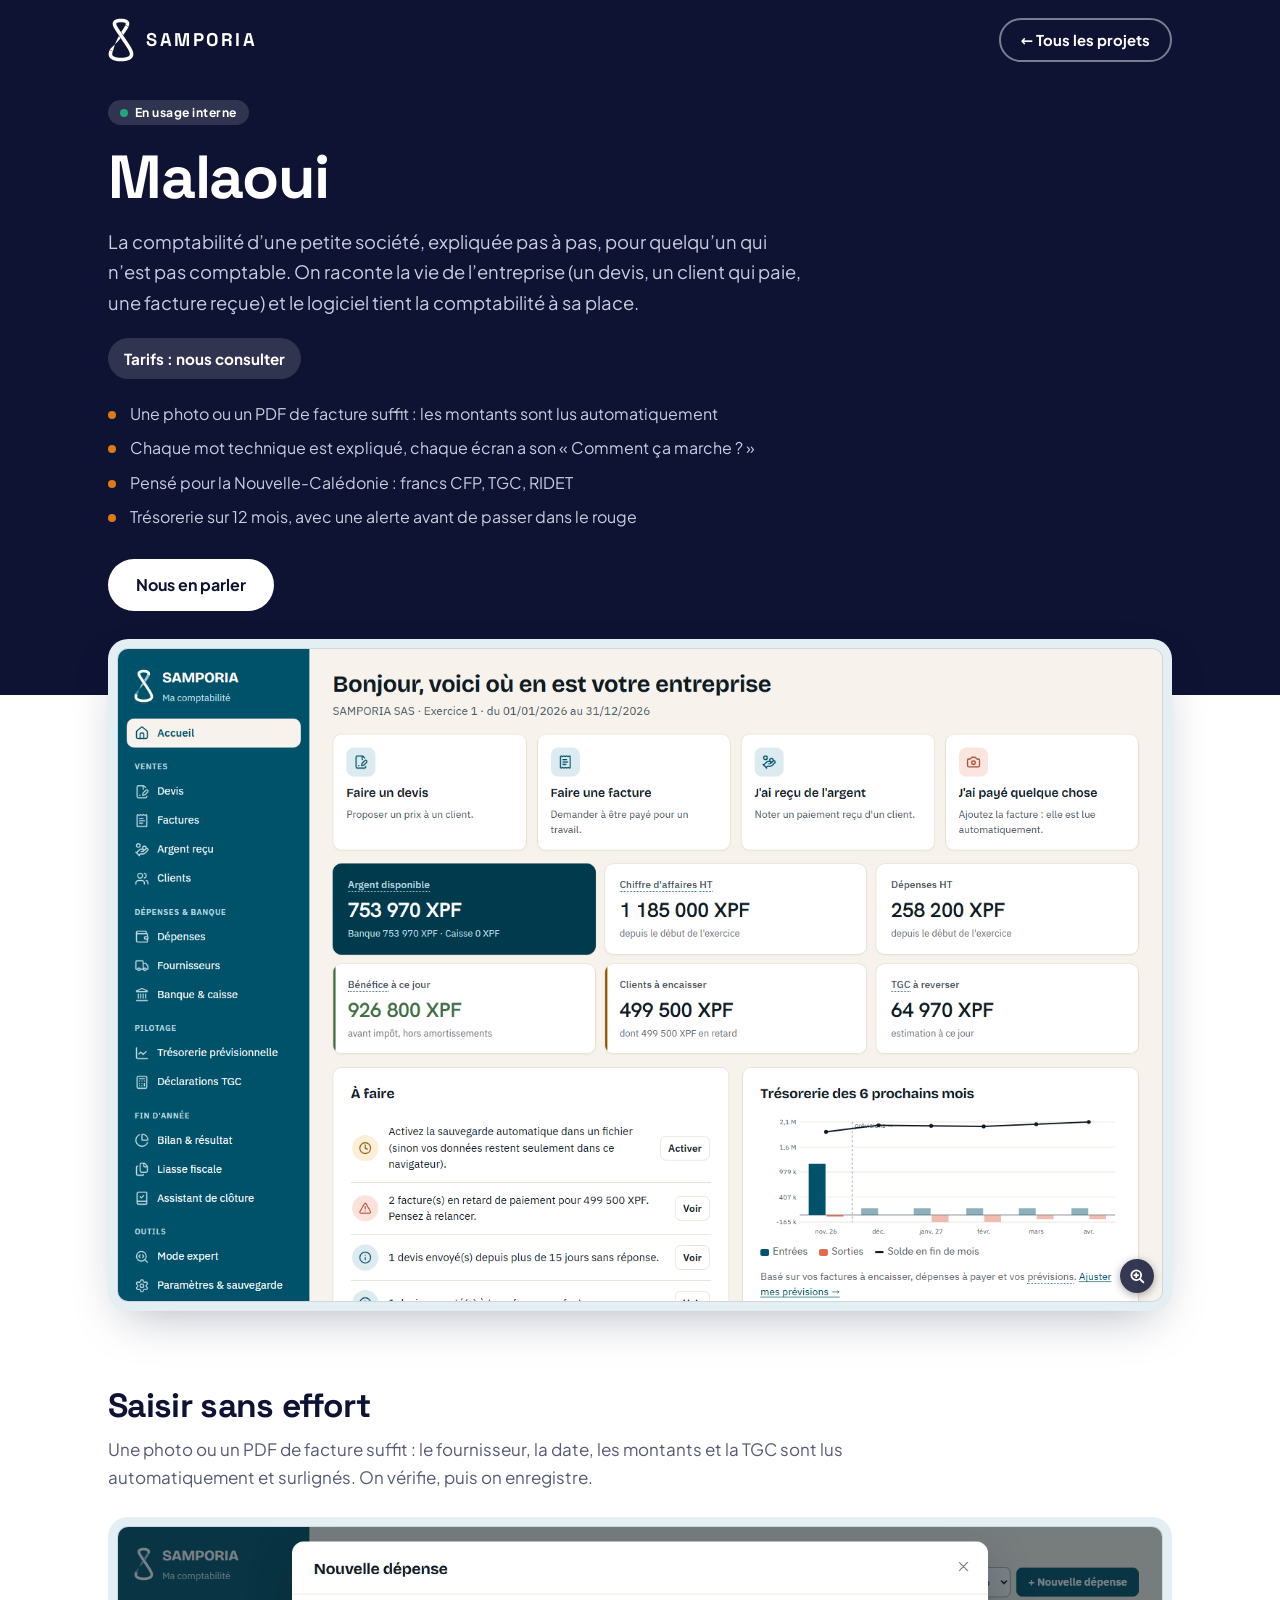
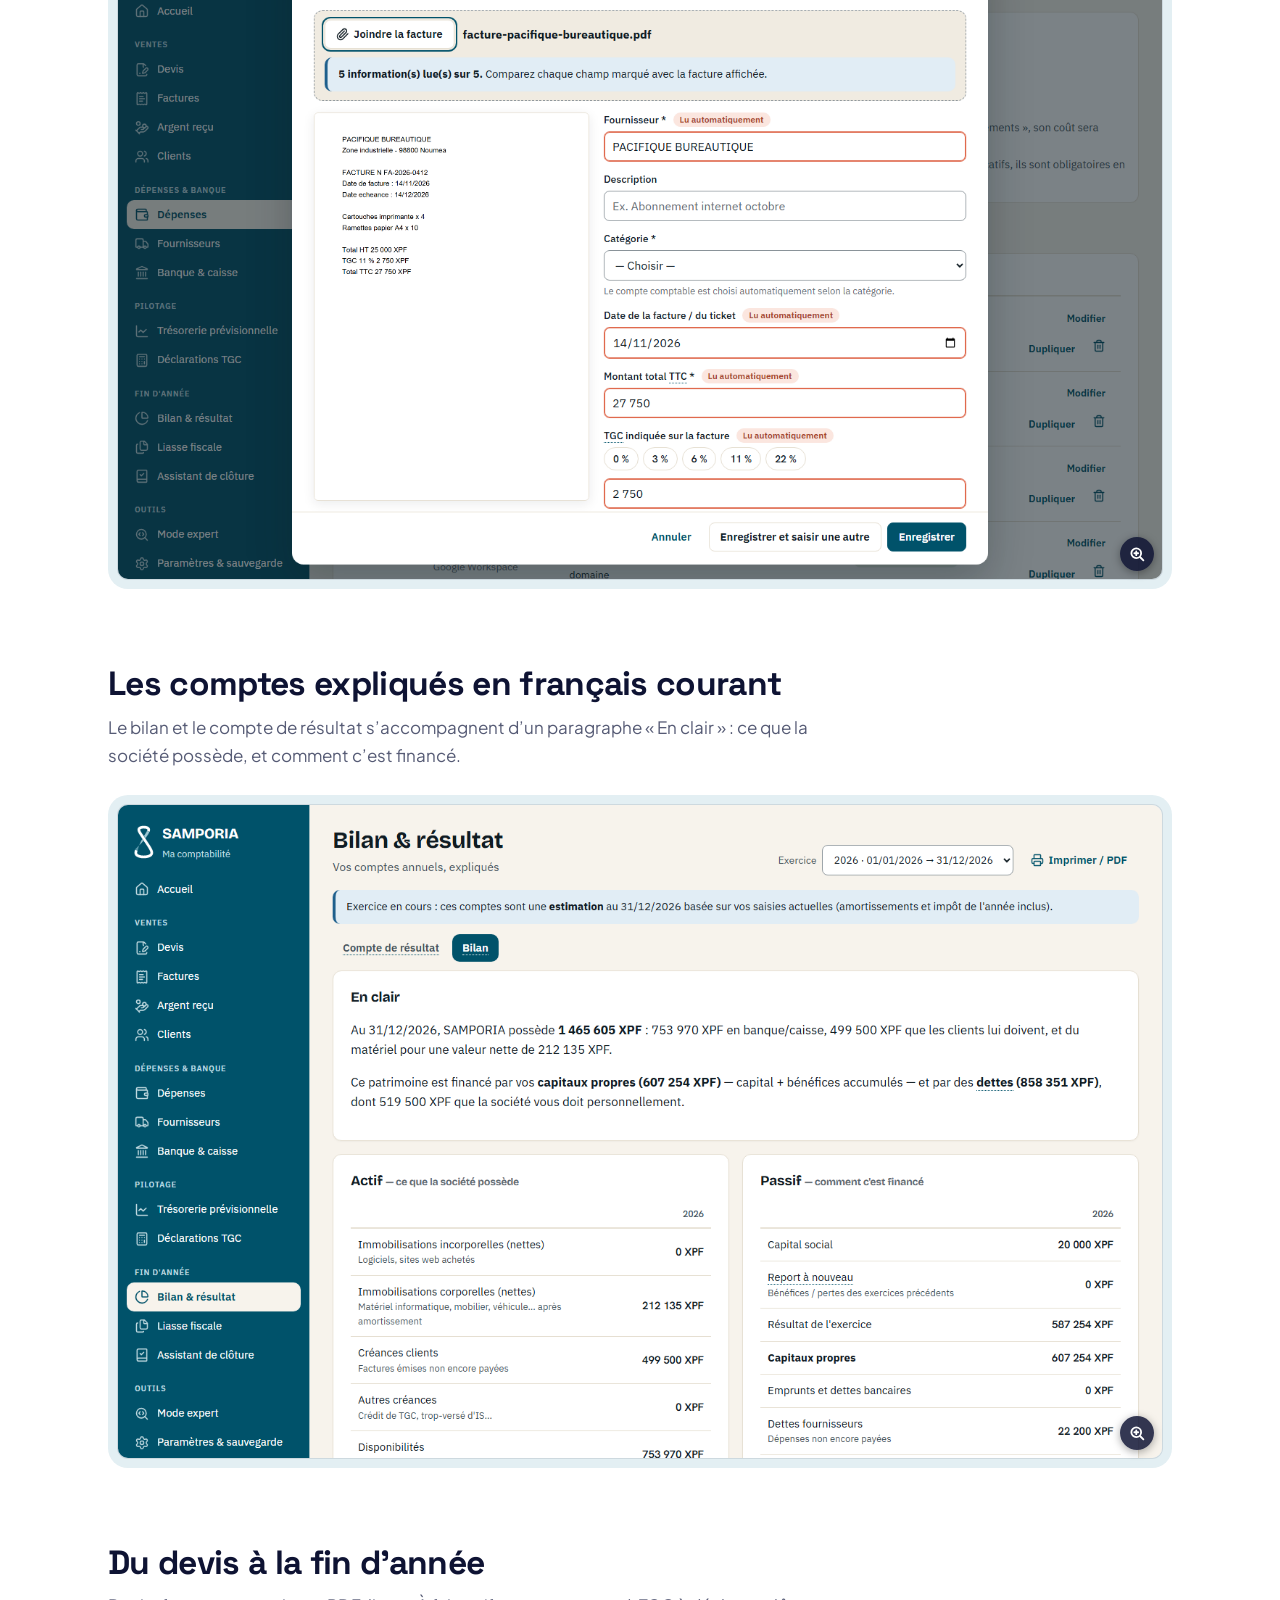
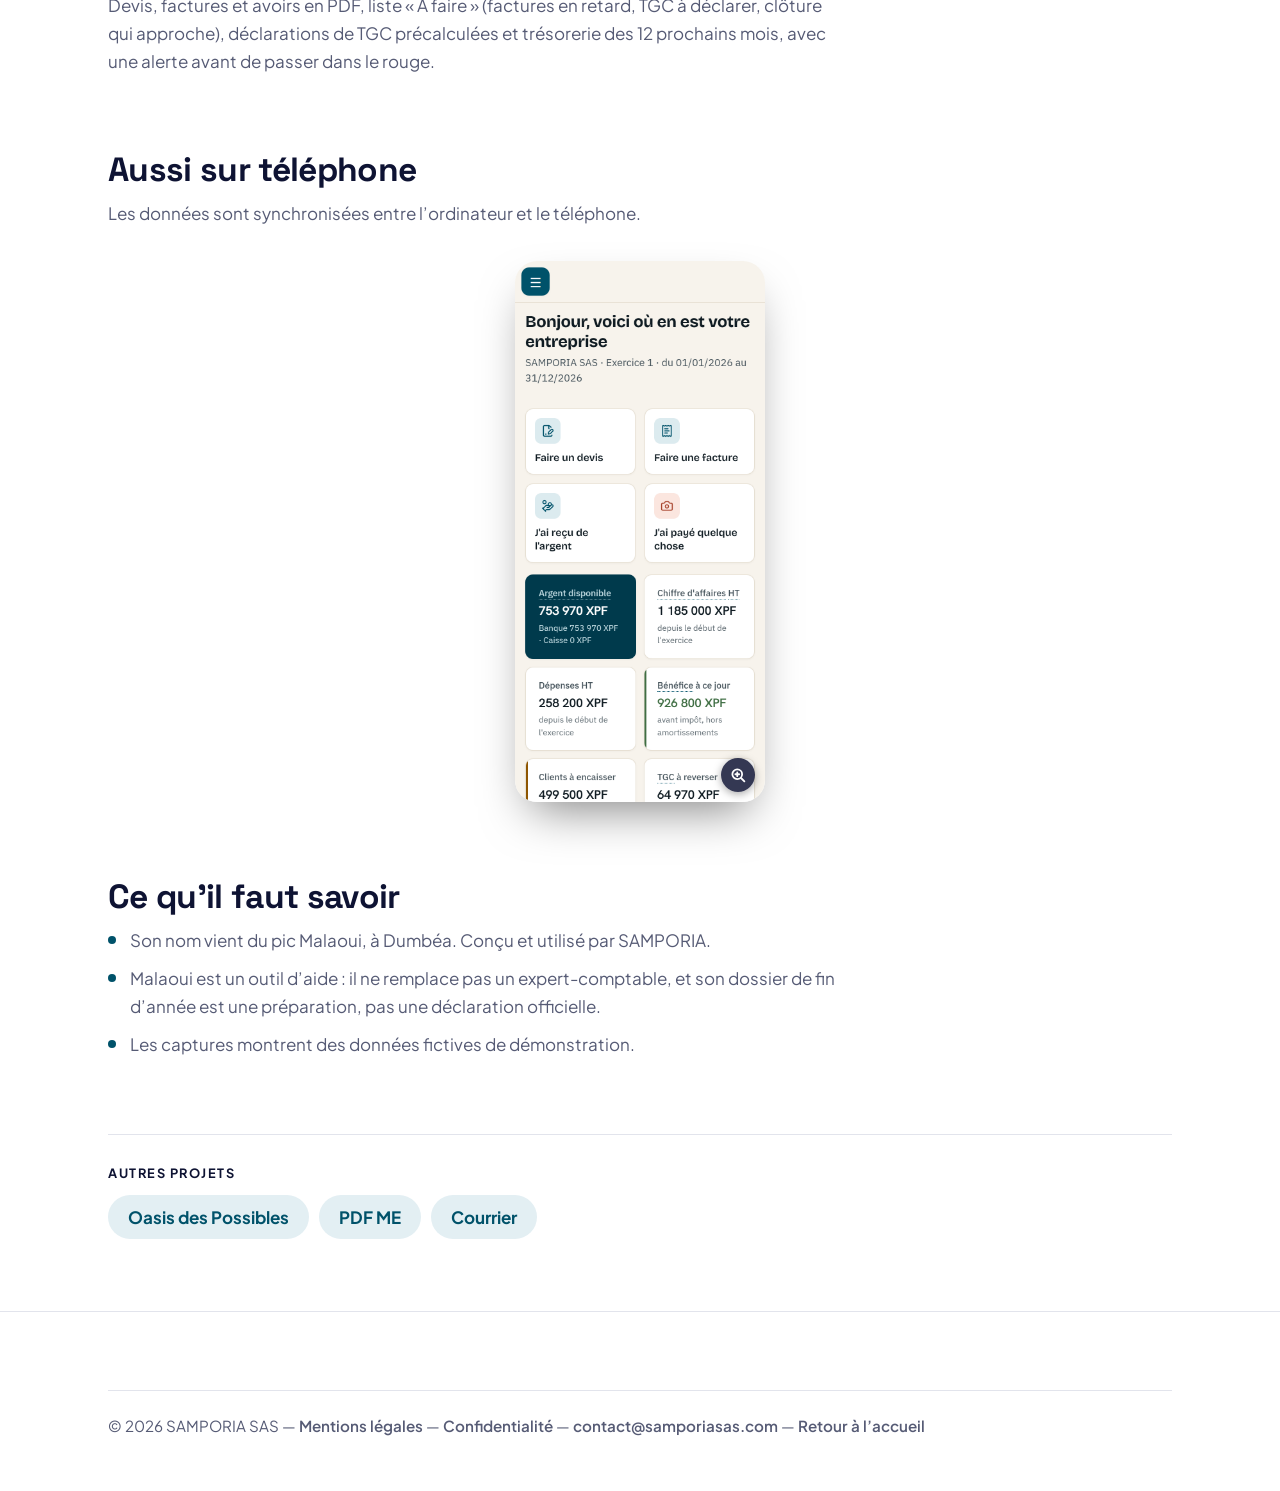
==== commit cae0bad4: "Malaoui : nouvelles captures (style Lagon) et page mise a jour Co-Authored-By: Claude Sonnet 5.5 <no" ====
--- a/malaoui/index.html
+++ b/malaoui/index.html
@@ -41,39 +41,35 @@
 
 <main class="pp">
   <div class="wrap">
-    <div class="pp-hero-fig"><figure class="pp-fig"><a class="zoom" href="../img/galerie/grand/malaoui-accueil.webp" aria-label="Agrandir la capture : Tableau de bord de Malaoui : actions rapides, chiffres clés, liste « À faire » et trésorerie (données fictives)"><img src="../img/galerie/malaoui-accueil.webp" width="1500" height="938" alt="Tableau de bord de Malaoui : actions rapides, chiffres clés, liste « À faire » et trésorerie (données fictives)"></a></figure></div>
+    <div class="pp-hero-fig"><figure class="pp-fig"><a class="zoom" href="../img/galerie/grand/malaoui-accueil.webp" aria-label="Agrandir la capture : Tableau de bord de Malaoui : actions rapides, chiffres clés, liste « À faire » et trésorerie (données fictives)"><img src="../img/galerie/malaoui-accueil.webp" width="1440" height="900" alt="Tableau de bord de Malaoui : actions rapides, chiffres clés, liste « À faire » et trésorerie (données fictives)"></a></figure></div>
 
   <section class="pp-sec" aria-labelledby="s-depense">
     <h2 id="s-depense">Saisir sans effort</h2>
-    <p>Une photo ou un PDF de facture suffit : les informations sont lues automatiquement, il ne reste qu’à vérifier.</p>
-    <div class="pp-figs"><figure class="pp-fig"><a class="zoom" href="../img/galerie/grand/malaoui-depense.webp" aria-label="Agrandir la capture : Saisie d’une dépense dans Malaoui : les informations de la facture jointe sont lues automatiquement (données fictives)"><img src="../img/galerie/malaoui-depense.webp" width="1440" height="900" loading="lazy" alt="Saisie d’une dépense dans Malaoui : les informations de la facture jointe sont lues automatiquement (données fictives)"></a></figure></div>
+    <p>Une photo ou un PDF de facture suffit : le fournisseur, la date, les montants et la TGC sont lus automatiquement et surlignés. On vérifie, puis on enregistre.</p>
+    <div class="pp-figs"><figure class="pp-fig"><a class="zoom" href="../img/galerie/grand/malaoui-depense.webp" aria-label="Agrandir la capture : Saisie d’une dépense dans Malaoui : les informations de la facture jointe sont lues automatiquement et surlignées pour vérification (données fictives)"><img src="../img/galerie/malaoui-depense.webp" width="1440" height="900" loading="lazy" alt="Saisie d’une dépense dans Malaoui : les informations de la facture jointe sont lues automatiquement et surlignées pour vérification (données fictives)"></a></figure></div>
   </section>
 
-  <section class="pp-sec" aria-labelledby="s-factures">
-    <h2 id="s-factures">Factures et trésorerie</h2>
-    <p>Les factures et leurs retards de paiement d’un coup d’œil, et une trésorerie prévisionnelle sur 12 mois avec une alerte avant de passer dans le rouge.</p>
-    <div class="pp-figs duo"><figure class="pp-fig"><a class="zoom" href="../img/galerie/grand/malaoui-factures.webp" aria-label="Agrandir la capture : Liste des factures de Malaoui, avec les retards de paiement (données fictives)"><img src="../img/galerie/malaoui-factures.webp" width="1500" height="938" loading="lazy" alt="Liste des factures de Malaoui, avec les retards de paiement (données fictives)"></a></figure>
-      <figure class="pp-fig"><a class="zoom" href="../img/galerie/grand/malaoui-tresorerie.webp" aria-label="Agrandir la capture : Trésorerie prévisionnelle de Malaoui sur 12 mois (données fictives)"><img src="../img/galerie/malaoui-tresorerie.webp" width="1500" height="938" loading="lazy" alt="Trésorerie prévisionnelle de Malaoui sur 12 mois (données fictives)"></a></figure></div>
+  <section class="pp-sec" aria-labelledby="s-bilan">
+    <h2 id="s-bilan">Les comptes expliqués en français courant</h2>
+    <p>Le bilan et le compte de résultat s’accompagnent d’un paragraphe « En clair » : ce que la société possède, et comment c’est financé.</p>
+    <div class="pp-figs"><figure class="pp-fig"><a class="zoom" href="../img/galerie/grand/malaoui-bilan.webp" aria-label="Agrandir la capture : Bilan de Malaoui avec un paragraphe « En clair » (données fictives)"><img src="../img/galerie/malaoui-bilan.webp" width="1440" height="900" loading="lazy" alt="Bilan de Malaoui avec un paragraphe « En clair » (données fictives)"></a></figure></div>
   </section>
 
-  <section class="pp-sec" aria-labelledby="s-tgc">
-    <h2 id="s-tgc">TGC et bilan, en clair</h2>
-    <p>La déclaration de TGC est précalculée. Le bilan et le compte de résultat s’accompagnent d’un paragraphe « En clair », pour comprendre ce que disent les chiffres.</p>
-    <div class="pp-figs duo"><figure class="pp-fig"><a class="zoom" href="../img/galerie/grand/malaoui-tgc.webp" aria-label="Agrandir la capture : Déclaration de TGC précalculée dans Malaoui (données fictives)"><img src="../img/galerie/malaoui-tgc.webp" width="1500" height="938" loading="lazy" alt="Déclaration de TGC précalculée dans Malaoui (données fictives)"></a></figure>
-      <figure class="pp-fig"><a class="zoom" href="../img/galerie/grand/malaoui-bilan.webp" aria-label="Agrandir la capture : Bilan et compte de résultat de Malaoui avec un paragraphe « En clair » (données fictives)"><img src="../img/galerie/malaoui-bilan.webp" width="1500" height="938" loading="lazy" alt="Bilan et compte de résultat de Malaoui avec un paragraphe « En clair » (données fictives)"></a></figure></div>
+  <section class="pp-sec" aria-labelledby="s-suite">
+    <h2 id="s-suite">Du devis à la fin d’année</h2>
+    <p>Devis, factures et avoirs en PDF, liste « À faire » (factures en retard, TGC à déclarer, clôture qui approche), déclarations de TGC précalculées et trésorerie des 12 prochains mois, avec une alerte avant de passer dans le rouge.</p>
+    
   </section>
 
   <section class="pp-sec" aria-labelledby="s-mobile">
     <h2 id="s-mobile">Aussi sur téléphone</h2>
-    <p>Tableau de bord, factures et trésorerie se consultent sur un téléphone.</p>
-    <div class="phones phones-s"><figure class="shot"><a class="zoom" href="../img/galerie/grand/malaoui-m-accueil.webp" aria-label="Agrandir la capture : Malaoui sur téléphone : tableau de bord (données fictives)"><img src="../img/galerie/malaoui-m-accueil.webp" width="720" height="1558" loading="lazy" alt="Malaoui sur téléphone : tableau de bord (données fictives)"></a></figure>
-      <figure class="shot"><a class="zoom" href="../img/galerie/grand/malaoui-m-factures.webp" aria-label="Agrandir la capture : Malaoui sur téléphone : factures (données fictives)"><img src="../img/galerie/malaoui-m-factures.webp" width="720" height="1558" loading="lazy" alt="Malaoui sur téléphone : factures (données fictives)"></a></figure>
-      <figure class="shot"><a class="zoom" href="../img/galerie/grand/malaoui-m-tresorerie.webp" aria-label="Agrandir la capture : Malaoui sur téléphone : trésorerie prévisionnelle (données fictives)"><img src="../img/galerie/malaoui-m-tresorerie.webp" width="720" height="1558" loading="lazy" alt="Malaoui sur téléphone : trésorerie prévisionnelle (données fictives)"></a></figure></div>
+    <p>Les données sont synchronisées entre l’ordinateur et le téléphone.</p>
+    <div class="phones phones-s"><figure class="shot"><a class="zoom" href="../img/galerie/grand/malaoui-m-accueil.webp" aria-label="Agrandir la capture : Malaoui sur téléphone : tableau de bord (données fictives)"><img src="../img/galerie/malaoui-m-accueil.webp" width="780" height="1688" loading="lazy" alt="Malaoui sur téléphone : tableau de bord (données fictives)"></a></figure></div>
   </section>
 
   <section class="pp-sec pp-savoir" aria-labelledby="s-savoir">
     <h2 id="s-savoir">Ce qu’il faut savoir</h2>
-    <ul><li>Son nom vient du pic Malaoui, à Dumbéa. Conçu et utilisé par SAMPORIA.</li><li>Malaoui est un outil d’aide qui prépare les documents : il ne remplace pas un expert-comptable.</li><li>Les captures montrent des données fictives.</li></ul>
+    <ul><li>Son nom vient du pic Malaoui, à Dumbéa. Conçu et utilisé par SAMPORIA.</li><li>Malaoui est un outil d’aide : il ne remplace pas un expert-comptable, et son dossier de fin d’année est une préparation, pas une déclaration officielle.</li><li>Les captures montrent des données fictives de démonstration.</li></ul>
   </section>
 
     <nav class="pp-autres" aria-label="Autres projets">
--- a/style.css
+++ b/style.css
@@ -395,3 +395,6 @@
 .pcarte .mini-list{margin-top:16px}
 .pcarte .pcarte-lien{margin-top:auto;padding-top:22px}
 .pcarte .tarif{align-self:flex-start}
+
+/* une seule capture de téléphone : centrée à toutes les largeurs */
+.phones .shot:only-child{margin-inline:auto}
